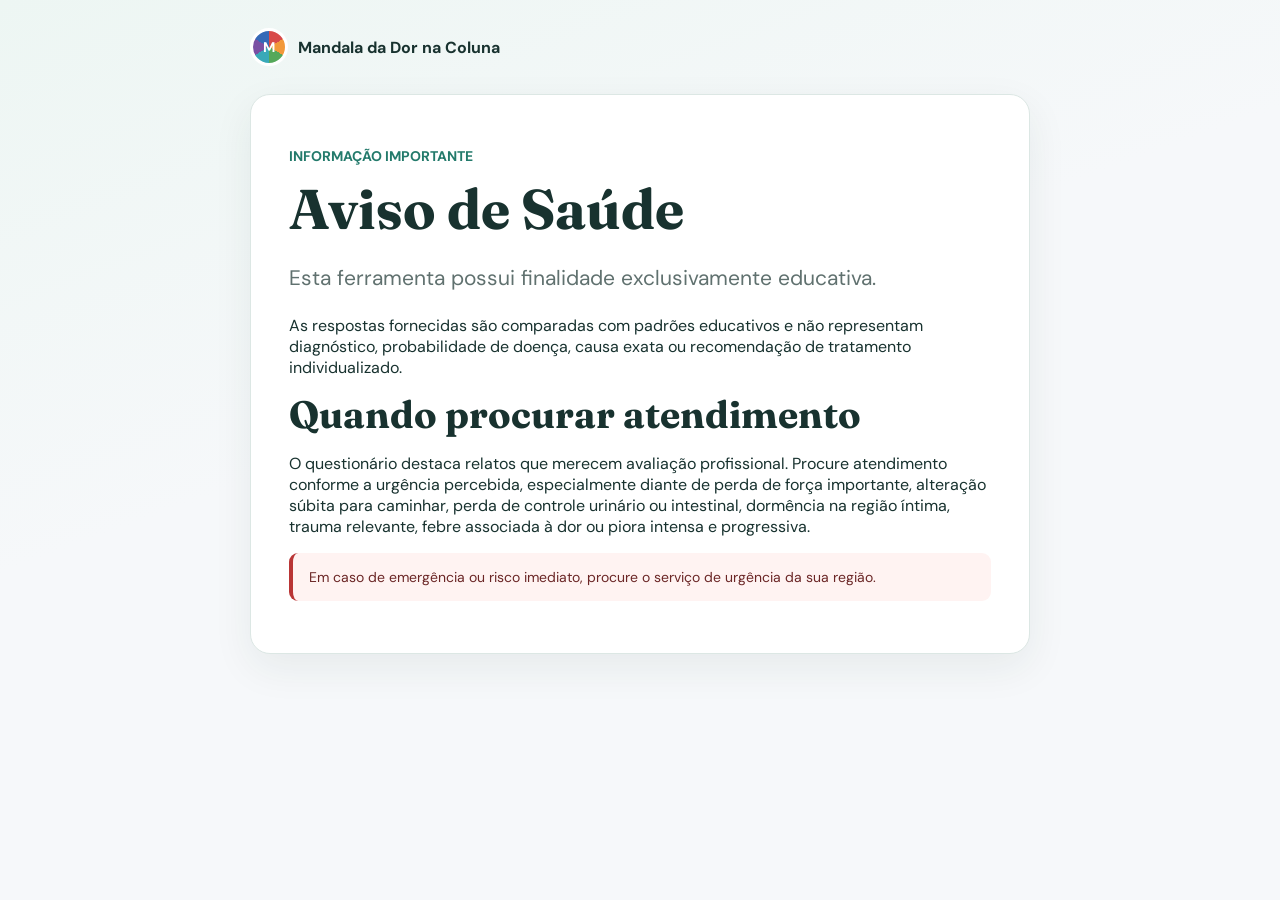
==== aviso-saude.html @ 81ea9c80 "feat: add privacy terms and health notice pages" ====
<!doctype html>
<html lang="pt-BR"><head><meta charset="utf-8"><meta name="viewport" content="width=device-width, initial-scale=1"><title>Aviso de Saúde | Mandala da Dor</title><link rel="preconnect" href="https://fonts.googleapis.com"><link rel="preconnect" href="https://fonts.gstatic.com" crossorigin><link href="https://fonts.googleapis.com/css2?family=DM+Sans:wght@400;500;600;700&family=Fraunces:opsz,wght@9..144,600;9..144,700&display=swap" rel="stylesheet"><link rel="stylesheet" href="css/styles.css"></head><body><main class="shell"><a class="brand" href="index.html"><span class="brand-mark">M</span>Mandala da Dor na Coluna</a><article class="card"><p class="question-meta">INFORMAÇÃO IMPORTANTE</p><h1>Aviso de Saúde</h1><p class="lead">Esta ferramenta possui finalidade exclusivamente educativa.</p><p>As respostas fornecidas são comparadas com padrões educativos e não representam diagnóstico, probabilidade de doença, causa exata ou recomendação de tratamento individualizado.</p><h2>Quando procurar atendimento</h2><p>O questionário destaca relatos que merecem avaliação profissional. Procure atendimento conforme a urgência percebida, especialmente diante de perda de força importante, alteração súbita para caminhar, perda de controle urinário ou intestinal, dormência na região íntima, trauma relevante, febre associada à dor ou piora intensa e progressiva.</p><p class="notice alert">Em caso de emergência ou risco imediato, procure o serviço de urgência da sua região.</p></article></main></body></html>
---- css/styles.css ----
:root{--ink:#18322f;--muted:#60716f;--paper:#fff;--ground:#f6f8fa;--line:#dce7e4;--brand:#237a6b;--danger:#b93535;--radius:20px;font-family:"DM Sans",system-ui,sans-serif;color:var(--ink);background:var(--ground)}*{box-sizing:border-box}body{margin:0;background:linear-gradient(160deg,#edf6f3 0,#f6f8fa 42%);min-height:100vh;font-size:16px}.shell{width:min(100% - 32px,780px);margin:auto;padding:28px 0 48px}.result-shell{max-width:1000px}.brand{display:flex;align-items:center;gap:10px;font-weight:700;text-decoration:none;color:var(--ink);margin-bottom:28px}.brand-mark{display:grid;place-items:center;width:38px;height:38px;border-radius:50%;background:conic-gradient(#d84a4a 0 60deg,#f2993a 60deg 120deg,#55a85a 120deg 180deg,#39a9b8 180deg 240deg,#7a4fa3 240deg 300deg,#3569b7 300deg);color:white;font-size:14px;border:3px solid white}.hero,.card{background:var(--paper);border:1px solid var(--line);border-radius:var(--radius);box-shadow:0 14px 40px #16382b12}.hero{padding:clamp(28px,6vw,64px);overflow:hidden;position:relative}.hero:after{content:"";position:absolute;width:220px;height:220px;border-radius:50%;right:-100px;top:-105px;background:conic-gradient(#d84a4a,#f2993a,#55a85a,#39a9b8,#7a4fa3,#3569b7,#d84a4a);opacity:.13}h1,h2,h3{margin:0 0 12px;line-height:1.12}h1,h2{font-family:Fraunces,serif}h1{font-size:clamp(34px,6vw,56px);max-width:680px}h2{font-size:clamp(27px,4vw,38px)}h3{font-size:20px}.lead{font-size:clamp(18px,2.5vw,21px);line-height:1.55;color:var(--muted);max-width:650px}.benefits{list-style:none;padding:8px 0;margin:25px 0}.benefits li{padding:10px 0 10px 30px;position:relative}.benefits li:before{content:"✓";position:absolute;left:0;color:var(--brand);font-weight:700}.notice{background:#eff8f5;border-left:4px solid var(--brand);padding:14px 16px;border-radius:9px;color:#365750;line-height:1.45;font-size:14px}.notice.alert{background:#fff3f2;border-color:var(--danger);color:#6b2626}.btn{appearance:none;border:0;border-radius:12px;background:var(--brand);color:#fff;padding:15px 20px;font:inherit;font-weight:700;min-height:50px;cursor:pointer;transition:transform .2s,background .2s;text-align:center;text-decoration:none;display:inline-flex;justify-content:center;align-items:center;gap:8px}.btn:hover{transform:translateY(-1px);background:#175e52}.btn:disabled{opacity:.45;cursor:not-allowed;transform:none}.btn.secondary{color:var(--brand);background:#e9f4f1}.btn.ghost{color:var(--ink);background:transparent;border:1px solid var(--line)}.actions{display:flex;gap:12px;flex-wrap:wrap;margin-top:25px}.card{padding:clamp(22px,5vw,38px)}.form-grid{display:grid;grid-template-columns:1fr 1fr;gap:18px}.field{display:grid;gap:7px;font-weight:600}.field.full{grid-column:1/-1}input,select{font:inherit;background:#fff;border:1px solid #b9cbc6;border-radius:10px;min-height:50px;padding:11px 13px;color:var(--ink)}input:focus,select:focus,.btn:focus-visible,.option:focus-visible{outline:3px solid #84c9bb;outline-offset:2px}.error{color:#a22f2f;margin:6px 0;font-size:14px}.progress-label{display:flex;justify-content:space-between;gap:14px;color:var(--muted);font-size:14px;margin-bottom:9px}.progress{height:8px;background:#e5edeb;border-radius:20px;overflow:hidden;margin-bottom:27px}.progress>span{display:block;height:100%;background:var(--brand);transition:width .25s}.option-grid{display:grid;gap:12px}.option{display:flex;align-items:center;width:100%;text-align:left;gap:12px;cursor:pointer;padding:17px;border:1px solid var(--line);background:#fff;border-radius:13px;font:inherit;color:var(--ink);min-height:58px}.option:hover,.option.selected{border-color:var(--brand);background:#edf8f5}.option.selected:before{background:var(--brand);box-shadow:inset 0 0 0 4px #fff}.option:before{content:"";width:20px;height:20px;border:2px solid var(--brand);border-radius:50%;flex:none}.region-grid{display:grid;grid-template-columns:repeat(2,1fr);gap:10px}.region-grid .option{font-size:15px}.question-meta{color:var(--brand);font-weight:700;font-size:14px;margin-bottom:13px}.loading{text-align:center;padding:60px 20px}.spinner{width:42px;height:42px;border:4px solid #dbece8;border-top-color:var(--brand);border-radius:50%;margin:0 auto 17px;animation:spin .8s linear infinite}@keyframes spin{to{transform:rotate(360deg)}}.results-header{padding:12px 0 28px}.results-grid{display:grid;grid-template-columns:1.1fr .9fr;gap:20px}.primary{border-top:7px solid var(--module-color,#237a6b)}.metric{font-size:40px;font-weight:700;color:var(--brand)}.small{font-size:14px;color:var(--muted);line-height:1.5}.detail-list{padding-left:19px;color:var(--muted);line-height:1.7}.chart-wrap{position:relative;min-height:310px}.product{display:flex;gap:18px;align-items:center}.product-art{width:88px;height:88px;flex:none;border-radius:15px;background:linear-gradient(135deg,var(--product-color,#237a6b),#dff0eb);color:white;display:grid;place-items:center;font-size:32px;font-weight:700}.product p{margin:4px 0;color:var(--muted)}.hidden{display:none!important}.lead-box{margin-top:20px;background:#f5fbf9}.check{display:flex;gap:10px;align-items:flex-start;font-size:14px;font-weight:400}.check input{min-height:auto;margin-top:3px}.storefront{max-width:1100px}.store-grid{display:grid;grid-template-columns:repeat(3,1fr);gap:18px}.store-card{position:relative;display:flex;flex-direction:column}.store-card.recommended{outline:3px solid var(--product-color);outline-offset:2px}.badge{font-size:12px;background:var(--brand);color:white;font-weight:700;padding:6px 10px;border-radius:99px;width:max-content;margin-bottom:12px}.store-card .actions{margin-top:auto}.footer{font-size:13px;color:var(--muted);padding:26px 0;text-align:center}.sr-only{position:absolute;width:1px;height:1px;padding:0;margin:-1px;overflow:hidden;clip:rect(0,0,0,0);white-space:nowrap;border:0}@media(max-width:650px){.shell{width:min(100% - 24px,780px);padding-top:16px}.form-grid,.results-grid,.store-grid{grid-template-columns:1fr}.field.full{grid-column:auto}.hero{padding:28px 23px}.actions .btn{width:100%}.product{align-items:flex-start}.chart-wrap{min-height:280px}}@media(prefers-reduced-motion:reduce){*,*:before,*:after{animation-duration:.01ms!important;transition-duration:.01ms!important}}
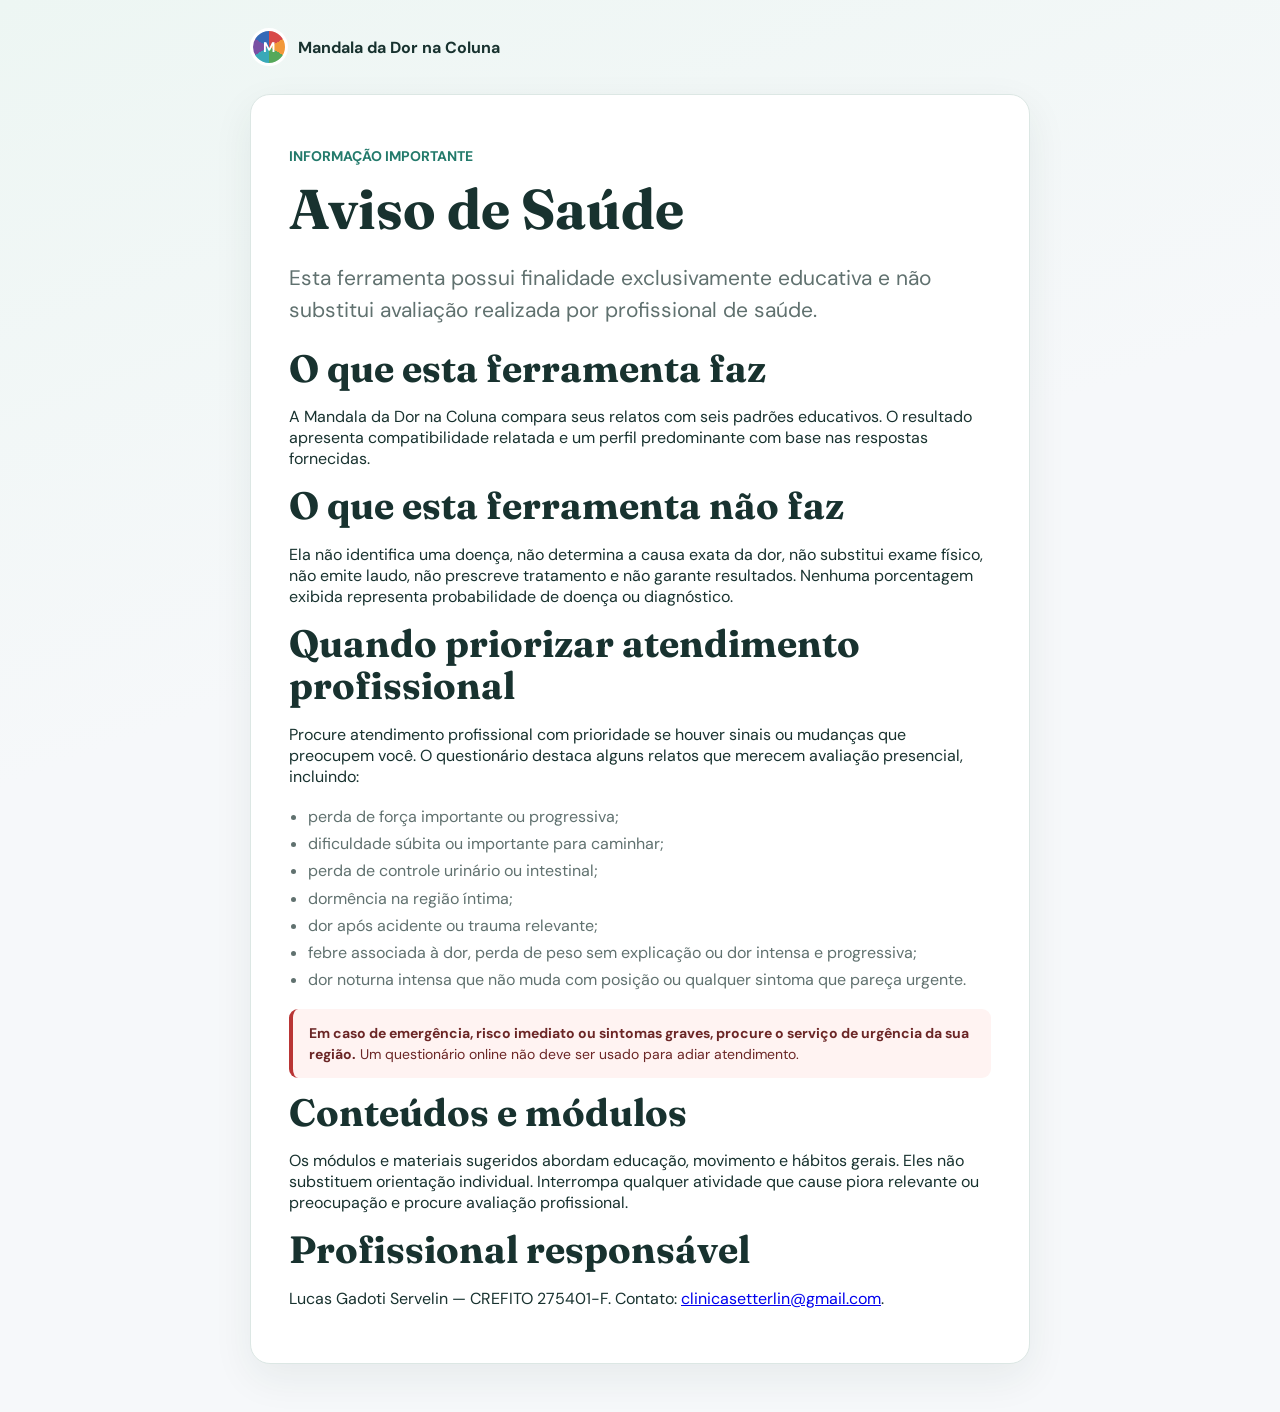
==== commit 8ce4c1e5: "Completa páginas legais da Mandala" ====
--- a/aviso-saude.html
+++ b/aviso-saude.html
@@ -1,2 +1,49 @@
 <!doctype html>
-<html lang="pt-BR"><head><meta charset="utf-8"><meta name="viewport" content="width=device-width, initial-scale=1"><title>Aviso de Saúde | Mandala da Dor</title><link rel="preconnect" href="https://fonts.googleapis.com"><link rel="preconnect" href="https://fonts.gstatic.com" crossorigin><link href="https://fonts.googleapis.com/css2?family=DM+Sans:wght@400;500;600;700&family=Fraunces:opsz,wght@9..144,600;9..144,700&display=swap" rel="stylesheet"><link rel="stylesheet" href="css/styles.css"></head><body><main class="shell"><a class="brand" href="index.html"><span class="brand-mark">M</span>Mandala da Dor na Coluna</a><article class="card"><p class="question-meta">INFORMAÇÃO IMPORTANTE</p><h1>Aviso de Saúde</h1><p class="lead">Esta ferramenta possui finalidade exclusivamente educativa.</p><p>As respostas fornecidas são comparadas com padrões educativos e não representam diagnóstico, probabilidade de doença, causa exata ou recomendação de tratamento individualizado.</p><h2>Quando procurar atendimento</h2><p>O questionário destaca relatos que merecem avaliação profissional. Procure atendimento conforme a urgência percebida, especialmente diante de perda de força importante, alteração súbita para caminhar, perda de controle urinário ou intestinal, dormência na região íntima, trauma relevante, febre associada à dor ou piora intensa e progressiva.</p><p class="notice alert">Em caso de emergência ou risco imediato, procure o serviço de urgência da sua região.</p></article></main></body></html>
+<html lang="pt-BR">
+<head>
+  <meta charset="utf-8">
+  <meta name="viewport" content="width=device-width, initial-scale=1">
+  <meta name="description" content="Aviso de saúde da Mandala da Dor na Coluna.">
+  <title>Aviso de Saúde | Mandala da Dor</title>
+  <link rel="preconnect" href="https://fonts.googleapis.com">
+  <link rel="preconnect" href="https://fonts.gstatic.com" crossorigin>
+  <link href="https://fonts.googleapis.com/css2?family=DM+Sans:wght@400;500;600;700&family=Fraunces:opsz,wght@9..144,600;9..144,700&display=swap" rel="stylesheet">
+  <link rel="stylesheet" href="css/styles.css">
+  <link rel="stylesheet" href="css/mobile-ux.css">
+</head>
+<body>
+  <main class="shell">
+    <a class="brand" href="index.html" aria-label="Voltar para a Mandala da Dor na Coluna"><span class="brand-mark">M</span>Mandala da Dor na Coluna</a>
+    <article class="card legal-page">
+      <p class="question-meta">INFORMAÇÃO IMPORTANTE</p>
+      <h1>Aviso de Saúde</h1>
+      <p class="lead">Esta ferramenta possui finalidade exclusivamente educativa e não substitui avaliação realizada por profissional de saúde.</p>
+
+      <h2>O que esta ferramenta faz</h2>
+      <p>A Mandala da Dor na Coluna compara seus relatos com seis padrões educativos. O resultado apresenta compatibilidade relatada e um perfil predominante com base nas respostas fornecidas.</p>
+
+      <h2>O que esta ferramenta não faz</h2>
+      <p>Ela não identifica uma doença, não determina a causa exata da dor, não substitui exame físico, não emite laudo, não prescreve tratamento e não garante resultados. Nenhuma porcentagem exibida representa probabilidade de doença ou diagnóstico.</p>
+
+      <h2>Quando priorizar atendimento profissional</h2>
+      <p>Procure atendimento profissional com prioridade se houver sinais ou mudanças que preocupem você. O questionário destaca alguns relatos que merecem avaliação presencial, incluindo:</p>
+      <ul class="detail-list">
+        <li>perda de força importante ou progressiva;</li>
+        <li>dificuldade súbita ou importante para caminhar;</li>
+        <li>perda de controle urinário ou intestinal;</li>
+        <li>dormência na região íntima;</li>
+        <li>dor após acidente ou trauma relevante;</li>
+        <li>febre associada à dor, perda de peso sem explicação ou dor intensa e progressiva;</li>
+        <li>dor noturna intensa que não muda com posição ou qualquer sintoma que pareça urgente.</li>
+      </ul>
+      <p class="notice alert"><strong>Em caso de emergência, risco imediato ou sintomas graves, procure o serviço de urgência da sua região.</strong> Um questionário online não deve ser usado para adiar atendimento.</p>
+
+      <h2>Conteúdos e módulos</h2>
+      <p>Os módulos e materiais sugeridos abordam educação, movimento e hábitos gerais. Eles não substituem orientação individual. Interrompa qualquer atividade que cause piora relevante ou preocupação e procure avaliação profissional.</p>
+
+      <h2>Profissional responsável</h2>
+      <p>Lucas Gadoti Servelin — CREFITO 275401-F. Contato: <a href="mailto:clinicasetterlin@gmail.com">clinicasetterlin@gmail.com</a>.</p>
+    </article>
+  </main>
+</body>
+</html>
--- a/css/mobile-ux.css
+++ b/css/mobile-ux.css
@@ -0,0 +1,42 @@
+/* Camada de UX mobile: melhora leitura, toque e estabilidade visual. */
+html { -webkit-text-size-adjust: 100%; }
+body { overflow-x: hidden; }
+
+@media (max-width: 650px) {
+  .shell { width: min(100% - 20px, 780px); padding: 14px 0 32px; }
+  .brand { margin: 2px 4px 16px; font-size: 15px; }
+  .brand-mark { width: 34px; height: 34px; }
+  .hero, .card { border-radius: 16px; }
+  .hero { padding: 24px 20px; }
+  .hero:after { width: 160px; height: 160px; right: -75px; top: -80px; }
+  h1 { font-size: clamp(30px, 9vw, 42px); letter-spacing: -.02em; }
+  h2 { font-size: clamp(24px, 7vw, 32px); }
+  h3 { font-size: 19px; }
+  .lead { font-size: 17px; line-height: 1.48; }
+  .card { padding: 20px; }
+  .option { min-height: 64px; padding: 15px; gap: 11px; line-height: 1.35; }
+  .option:before { width: 22px; height: 22px; }
+  .region-grid { grid-template-columns: 1fr; }
+  .progress-label { align-items: flex-start; font-size: 13px; }
+  .progress { margin-bottom: 20px; }
+  .actions { gap: 10px; margin-top: 20px; }
+  .actions .btn, .actions .btn.ghost, .actions .btn.secondary { width: 100%; }
+  .btn { min-height: 54px; padding: 15px 18px; }
+  input, select { min-height: 54px; font-size: 16px; }
+  .form-grid { gap: 14px; }
+  .check { line-height: 1.45; }
+  .results-header { padding: 4px 2px 18px; }
+  .metric { font-size: 38px; }
+  .chart-wrap { min-height: 250px; }
+  .product { gap: 14px; }
+  .product-art { width: 76px; height: 76px; border-radius: 13px; }
+  .store-grid { gap: 14px; }
+  .store-card { padding: 18px; }
+  .store-card .product-art { width: 100%; height: min(58vw, 260px); border-radius: 13px; margin-bottom: 2px; }
+  .badge { max-width: 100%; line-height: 1.25; }
+  .footer { padding: 20px 4px; line-height: 1.55; }
+}
+
+@media (min-width: 651px) and (max-width: 900px) {
+  .store-grid { grid-template-columns: repeat(2, 1fr); }
+}
